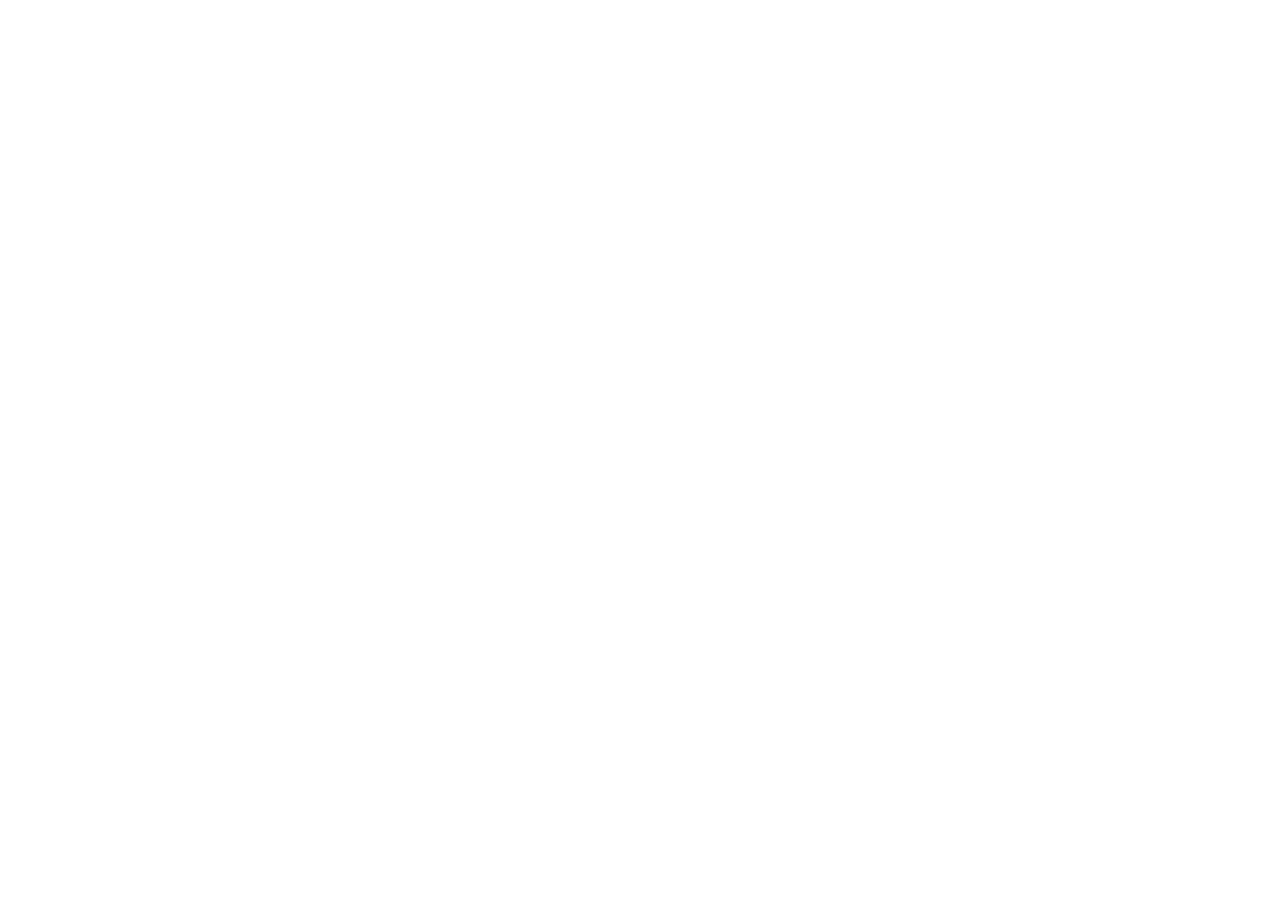
==== index.html @ 25da64bf "Descripción de página" ====
<!DOCTYPE html>
<html lang="en">
<head>
  <meta charset="UTF-8">
  <meta name="viewport" content="width=device-width, initial-scale=1.0">
  <title>Mis Proyectos</title>
</head>
<body>
  
</body>
</html>
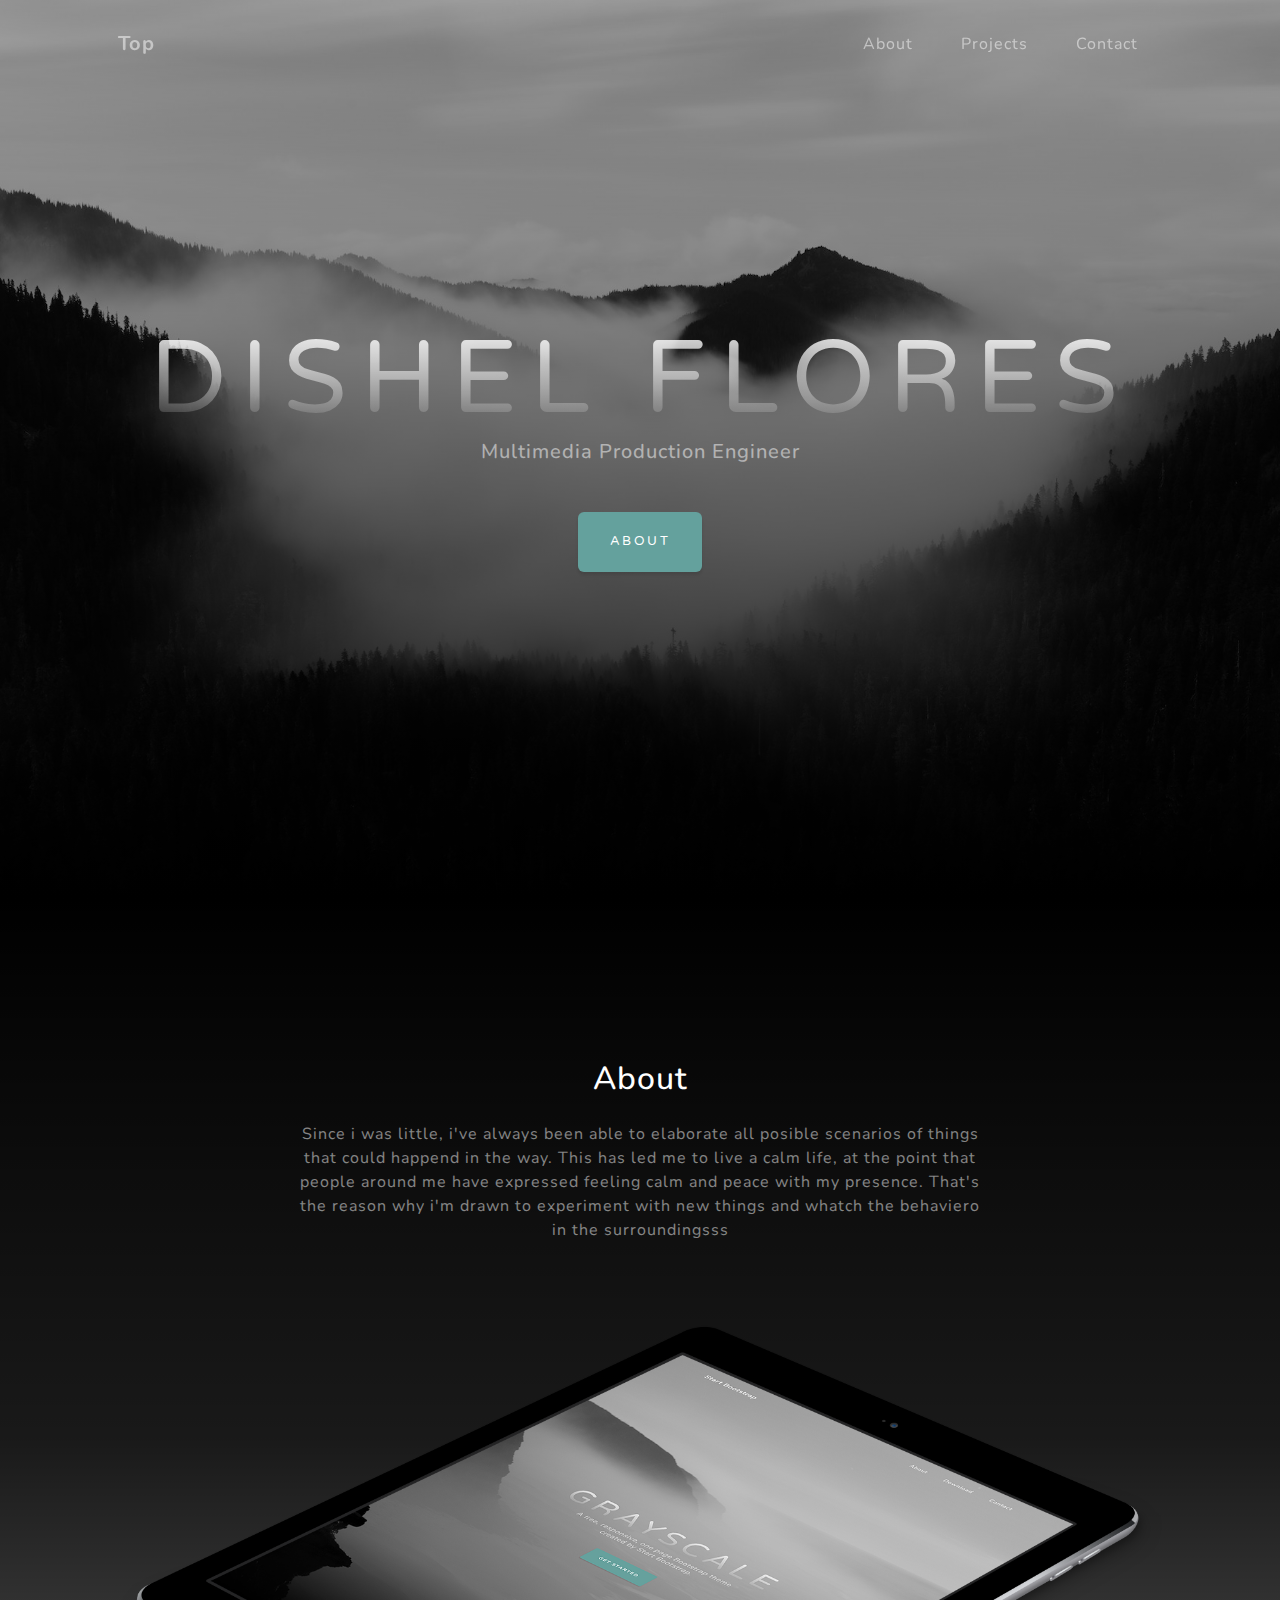
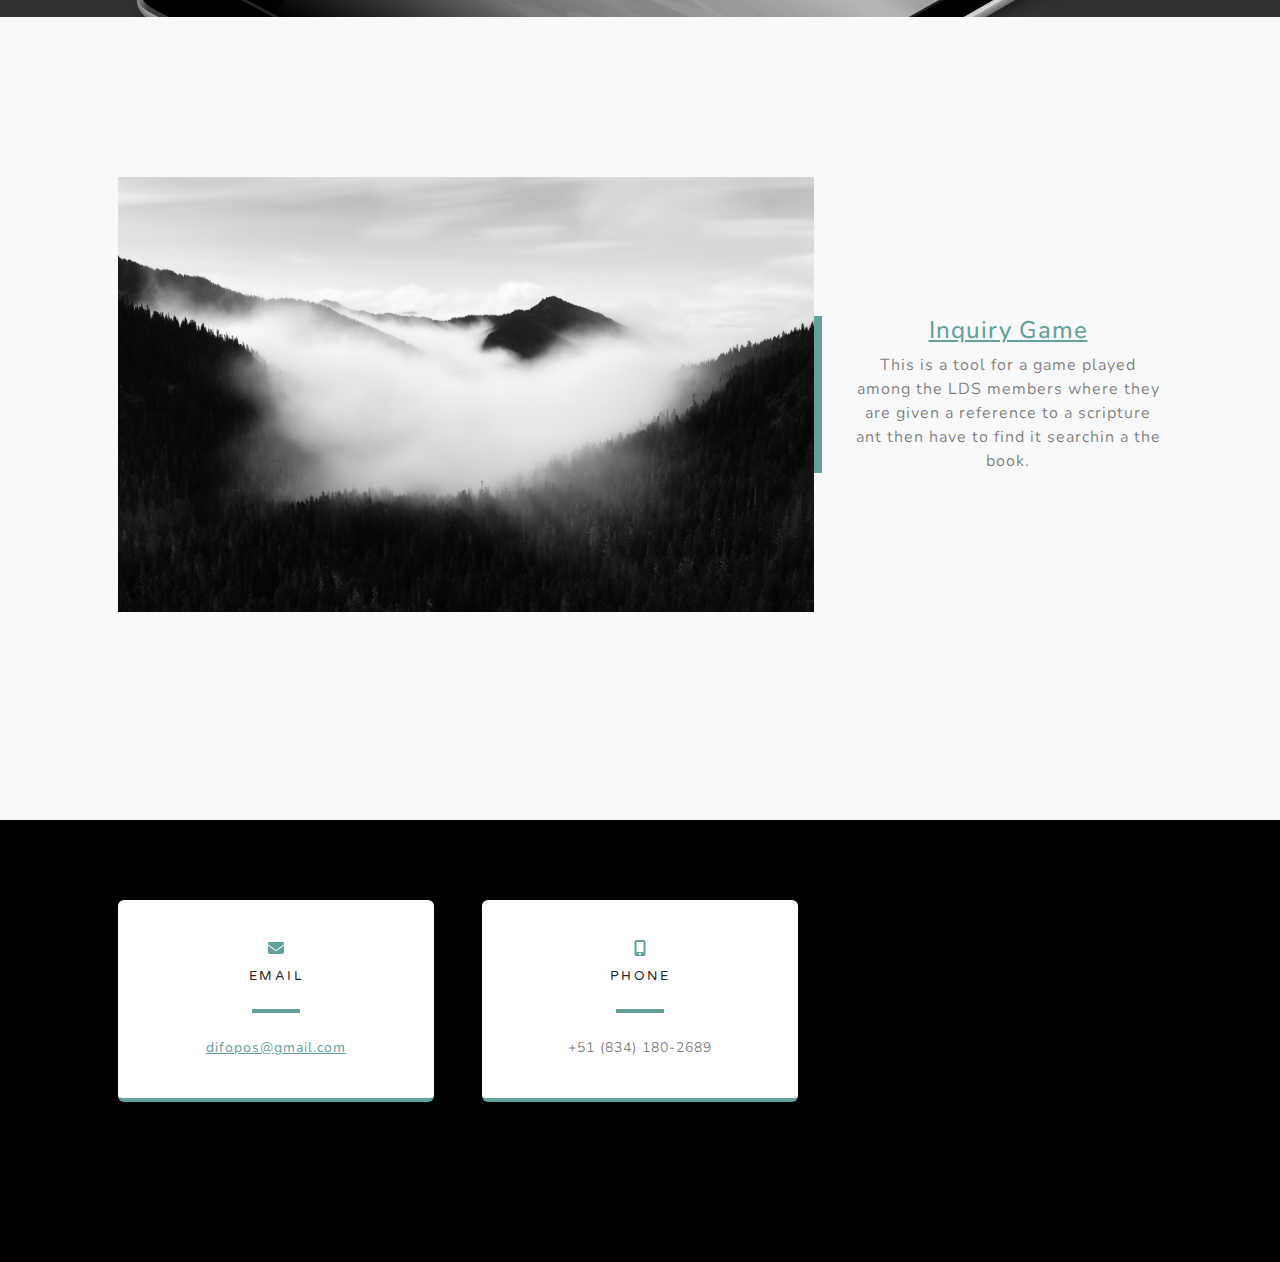
==== commit 6573d929: "Landing" ====
--- a/index.html
+++ b/index.html
@@ -1,11 +1,159 @@
 <!DOCTYPE html>
-<html lang="en">
+<html lang="es">
+
 <head>
-  <meta charset="UTF-8">
-  <meta name="viewport" content="width=device-width, initial-scale=1.0">
-  <title>Mis Proyectos</title>
+  <meta charset="utf-8" />
+  <meta name="viewport" content="width=device-width, initial-scale=1, shrink-to-fit=no" />
+  <meta name="description" content="" />
+  <meta name="author" content="" />
+  <title>Dishel Flores</title>
+  <!-- <link rel="icon" type="image/x-icon" href="assets/favicon.ico" /> -->
+  <!-- Font Awesome icons (free version)-->
+  <!-- <script src="https://use.fontawesome.com/releases/v6.3.0/js/all.js" crossorigin="anonymous"></script> -->
+  <script src="src/fontawesome/js/all.min.js" crossorigin="anonymous"></script>
+  <!-- Google fonts-->
+  <link href="https://fonts.googleapis.com/css?family=Varela+Round" rel="stylesheet" />
+  <link
+    href="https://fonts.googleapis.com/css?family=Nunito:200,200i,300,300i,400,400i,600,600i,700,700i,800,800i,900,900i"
+    rel="stylesheet" />
+  <!-- Core theme CSS (includes Bootstrap)-->
+  <link href="src/css/style.css" rel="stylesheet" />
 </head>
-<body>
-  
+
+<body id="page-top">
+  <!-- Navigation-->
+  <nav class="navbar navbar-expand-lg navbar-light fixed-top" id="mainNav">
+    <div class="container px-4 px-lg-5">
+      <a class="navbar-brand" href="#page-top">Top</a>
+      <button class="navbar-toggler navbar-toggler-right" type="button" data-bs-toggle="collapse"
+        data-bs-target="#navbarResponsive" aria-controls="navbarResponsive" aria-expanded="false"
+        aria-label="Toggle navigation">
+        Menu
+        <i class="fas fa-bars"></i>
+      </button>
+      <div class="collapse navbar-collapse" id="navbarResponsive">
+        <ul class="navbar-nav ms-auto">
+          <li class="nav-item"><a class="nav-link" href="#about">About</a></li>
+          <li class="nav-item"><a class="nav-link" href="#projects">Projects</a></li>
+          <li class="nav-item"><a class="nav-link" href="#contact">Contact</a></li>
+        </ul>
+      </div>
+    </div>
+  </nav>
+  <!-- Masthead-->
+  <header class="masthead">
+    <div class="container px-4 px-lg-5 d-flex h-100 align-items-center justify-content-center">
+      <div class="d-flex justify-content-center">
+        <div class="text-center">
+          <h1 class="mx-auto my-0 text-uppercase">Dishel Flores</h1>
+          <h2 class="text-white-50 mx-auto mt-2 mb-5">Multimedia Production Engineer</h2>
+          <a class="btn btn-primary" href="#about">About</a>
+        </div>
+      </div>
+    </div>
+  </header>
+  <!-- About-->
+  <section class="about-section text-center" id="about">
+    <div class="container px-4 px-lg-5">
+      <div class="row gx-4 gx-lg-5 justify-content-center">
+        <div class="col-lg-8">
+          <h2 class="text-white mb-4">About</h2>
+          <p class="text-white-50">Since i was little, i've always been able to elaborate all posible scenarios of
+            things that could happend in the way. This has led me to live a calm life, at the point that people around
+            me have
+            expressed feeling calm and peace with my presence. That's the reason why i'm drawn to experiment with new
+            things and whatch the
+            behaviero in the surroundingsss</p>
+        </div>
+      </div>
+      <img class="img-fluid" src="src/img/ipad.png" alt="..." />
+    </div>
+  </section>
+  <!-- Projects-->
+  <section class="projects-section bg-light" id="projects">
+    <div class="container px-4 px-lg-5">
+      <!-- Featured Project Row-->
+      <div class="row gx-0 mb-4 mb-lg-5 align-items-center">
+        <div class="col-xl-8 col-lg-7"><img class="img-fluid mb-3 mb-lg-0" src="src/img/bg-masthead.jpg" alt="..." />
+        </div>
+        <div class="col-xl-4 col-lg-5">
+          <div class="featured-text text-center text-lg-left">
+            <h4><a href="JuegosSUD/">Inquiry Game</a></h4>
+            <p class="text-black-50 mb-0">This is a tool for a game played among the LDS members where they are given a
+              reference to a scripture ant then have to find it searchin a the book.</p>
+          </div>
+        </div>
+      </div>
+      <!-- Project One Row-->
+      <!-- <div class="row gx-0 mb-5 mb-lg-0 justify-content-center">
+        <div class="col-lg-6"><img class="img-fluid" src="src/img/demo-image-01.jpg" alt="..." /></div>
+        <div class="col-lg-6">
+          <div class="bg-black text-center h-100 project">
+            <div class="d-flex h-100">
+              <div class="project-text w-100 my-auto text-center text-lg-left">
+                <h4 class="text-white">Misty</h4>
+                <p class="mb-0 text-white-50">An example of where you can put an image of a project, or anything else,
+                  along with a description.</p>
+              </div>
+            </div>
+          </div>
+        </div>
+      </div> -->
+      <!-- Project Two Row-->
+      <!-- <div class="row gx-0 justify-content-center">
+        <div class="col-lg-6"><img class="img-fluid" src="src/img/demo-image-02.jpg" alt="..." /></div>
+        <div class="col-lg-6 order-lg-first">
+          <div class="bg-black text-center h-100 project">
+            <div class="d-flex h-100">
+              <div class="project-text w-100 my-auto text-center text-lg-right">
+                <h4 class="text-white">Mountains</h4>
+                <p class="mb-0 text-white-50">Another example of a project with its respective description. These
+                  sections work well responsively as well!</p>
+              </div>
+            </div>
+          </div>
+        </div>
+      </div> -->
+    </div>
+  </section>
+  <!-- Contact-->
+  <section class="contact-section bg-black" id="contact">
+    <div class="container px-4 px-lg-5">
+      <div class="row gx-4 gx-lg-5">
+        <div class="col-md-4 mb-3 mb-md-0">
+          <div class="card py-4 h-100">
+            <div class="card-body text-center">
+              <i class="fas fa-envelope text-primary mb-2"></i>
+              <h4 class="text-uppercase m-0">Email</h4>
+              <hr class="my-4 mx-auto" />
+              <div class="small text-black-50"><a href="#!">difopos@gmail.com</a></div>
+            </div>
+          </div>
+        </div>
+        <div class="col-md-4 mb-3 mb-md-0">
+          <div class="card py-4 h-100">
+            <div class="card-body text-center">
+              <i class="fas fa-mobile-alt text-primary mb-2"></i>
+              <h4 class="text-uppercase m-0">Phone</h4>
+              <hr class="my-4 mx-auto" />
+              <div class="small text-black-50">+51 (834) 180-2689</div>
+            </div>
+          </div>
+        </div>
+      </div>
+      <!-- <div class="social d-flex justify-content-center">
+        <a class="mx-2" href="#!"><i class="fab fa-twitter"></i></a>
+        <a class="mx-2" href="#!"><i class="fab fa-facebook-f"></i></a>
+        <a class="mx-2" href="#!"><i class="fab fa-github"></i></a>
+      </div> -->
+    </div>
+  </section>
+  <!-- Footer-->
+  <footer class="footer bg-black small text-center text-white-50">
+    <!-- <div class="container px-4 px-lg-5">Copyright &copy; Your Website 2023</div> -->
+  </footer>
+  <!-- Bootstrap core JS-->
+  <script src="src/bootstrap/js/bootstrap.bundle.min.js"></script>
 </body>
+
 </html>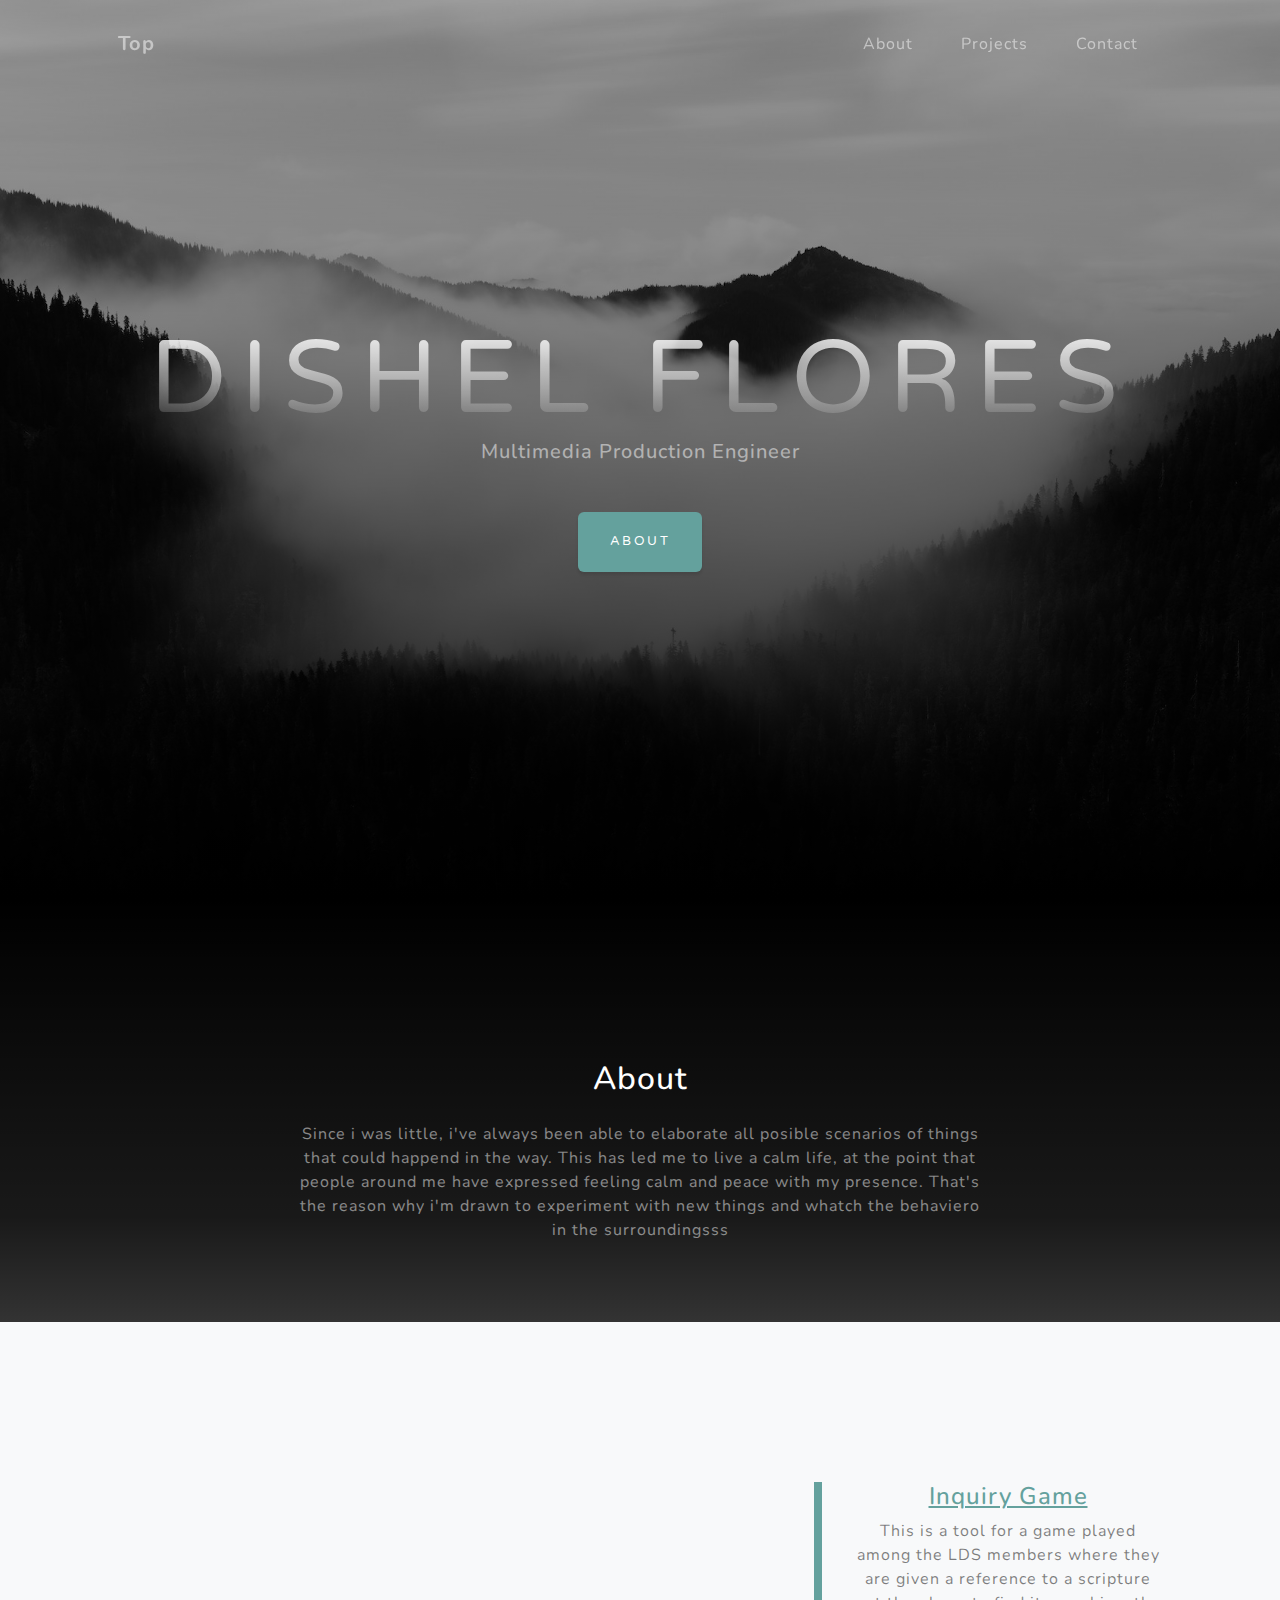
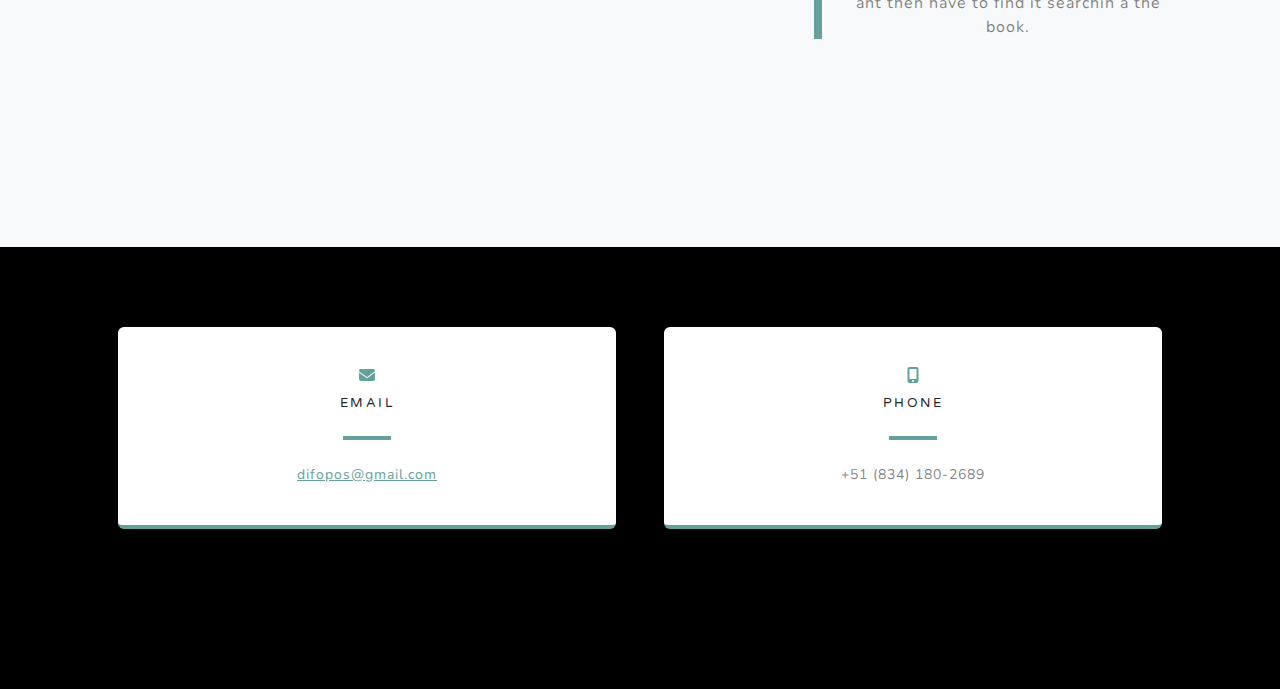
==== commit 6c4121fb: "Update page" ====
--- a/index.html
+++ b/index.html
@@ -4,19 +4,16 @@
 <head>
   <meta charset="utf-8" />
   <meta name="viewport" content="width=device-width, initial-scale=1, shrink-to-fit=no" />
-  <meta name="description" content="" />
-  <meta name="author" content="" />
+  <meta name="description" content="Portfolio" />
+  <meta name="author" content="Dishel Flores" />
   <title>Dishel Flores</title>
-  <!-- <link rel="icon" type="image/x-icon" href="assets/favicon.ico" /> -->
   <!-- Font Awesome icons (free version)-->
-  <!-- <script src="https://use.fontawesome.com/releases/v6.3.0/js/all.js" crossorigin="anonymous"></script> -->
   <script src="src/fontawesome/js/all.min.js" crossorigin="anonymous"></script>
   <!-- Google fonts-->
   <link href="https://fonts.googleapis.com/css?family=Varela+Round" rel="stylesheet" />
   <link
     href="https://fonts.googleapis.com/css?family=Nunito:200,200i,300,300i,400,400i,600,600i,700,700i,800,800i,900,900i"
     rel="stylesheet" />
-  <!-- Core theme CSS (includes Bootstrap)-->
   <link href="src/css/style.css" rel="stylesheet" />
 </head>
 
@@ -24,7 +21,7 @@
   <!-- Navigation-->
   <nav class="navbar navbar-expand-lg navbar-light fixed-top" id="mainNav">
     <div class="container px-4 px-lg-5">
-      <a class="navbar-brand" href="#page-top">Top</a>
+      <a class="navbar-brand" href="#page-top">Top</a>  
       <button class="navbar-toggler navbar-toggler-right" type="button" data-bs-toggle="collapse"
         data-bs-target="#navbarResponsive" aria-controls="navbarResponsive" aria-expanded="false"
         aria-label="Toggle navigation">
@@ -66,7 +63,6 @@
             behaviero in the surroundingsss</p>
         </div>
       </div>
-      <img class="img-fluid" src="src/img/ipad.png" alt="..." />
     </div>
   </section>
   <!-- Projects-->
@@ -74,7 +70,8 @@
     <div class="container px-4 px-lg-5">
       <!-- Featured Project Row-->
       <div class="row gx-0 mb-4 mb-lg-5 align-items-center">
-        <div class="col-xl-8 col-lg-7"><img class="img-fluid mb-3 mb-lg-0" src="src/img/bg-masthead.jpg" alt="..." />
+        <div class="col-xl-8 col-lg-7">
+          <!-- <img class="img-fluid mb-3 mb-lg-0" src="src/img/bg-masthead.jpg" alt="..." /> -->
         </div>
         <div class="col-xl-4 col-lg-5">
           <div class="featured-text text-center text-lg-left">
@@ -84,43 +81,13 @@
           </div>
         </div>
       </div>
-      <!-- Project One Row-->
-      <!-- <div class="row gx-0 mb-5 mb-lg-0 justify-content-center">
-        <div class="col-lg-6"><img class="img-fluid" src="src/img/demo-image-01.jpg" alt="..." /></div>
-        <div class="col-lg-6">
-          <div class="bg-black text-center h-100 project">
-            <div class="d-flex h-100">
-              <div class="project-text w-100 my-auto text-center text-lg-left">
-                <h4 class="text-white">Misty</h4>
-                <p class="mb-0 text-white-50">An example of where you can put an image of a project, or anything else,
-                  along with a description.</p>
-              </div>
-            </div>
-          </div>
-        </div>
-      </div> -->
-      <!-- Project Two Row-->
-      <!-- <div class="row gx-0 justify-content-center">
-        <div class="col-lg-6"><img class="img-fluid" src="src/img/demo-image-02.jpg" alt="..." /></div>
-        <div class="col-lg-6 order-lg-first">
-          <div class="bg-black text-center h-100 project">
-            <div class="d-flex h-100">
-              <div class="project-text w-100 my-auto text-center text-lg-right">
-                <h4 class="text-white">Mountains</h4>
-                <p class="mb-0 text-white-50">Another example of a project with its respective description. These
-                  sections work well responsively as well!</p>
-              </div>
-            </div>
-          </div>
-        </div>
-      </div> -->
     </div>
   </section>
   <!-- Contact-->
   <section class="contact-section bg-black" id="contact">
     <div class="container px-4 px-lg-5">
       <div class="row gx-4 gx-lg-5">
-        <div class="col-md-4 mb-3 mb-md-0">
+        <div class="col-md-6 mb-3 mb-md-0">
           <div class="card py-4 h-100">
             <div class="card-body text-center">
               <i class="fas fa-envelope text-primary mb-2"></i>
@@ -130,7 +97,7 @@
             </div>
           </div>
         </div>
-        <div class="col-md-4 mb-3 mb-md-0">
+        <div class="col-md-6 mb-3 mb-md-0">
           <div class="card py-4 h-100">
             <div class="card-body text-center">
               <i class="fas fa-mobile-alt text-primary mb-2"></i>
@@ -141,11 +108,6 @@
           </div>
         </div>
       </div>
-      <!-- <div class="social d-flex justify-content-center">
-        <a class="mx-2" href="#!"><i class="fab fa-twitter"></i></a>
-        <a class="mx-2" href="#!"><i class="fab fa-facebook-f"></i></a>
-        <a class="mx-2" href="#!"><i class="fab fa-github"></i></a>
-      </div> -->
     </div>
   </section>
   <!-- Footer-->
